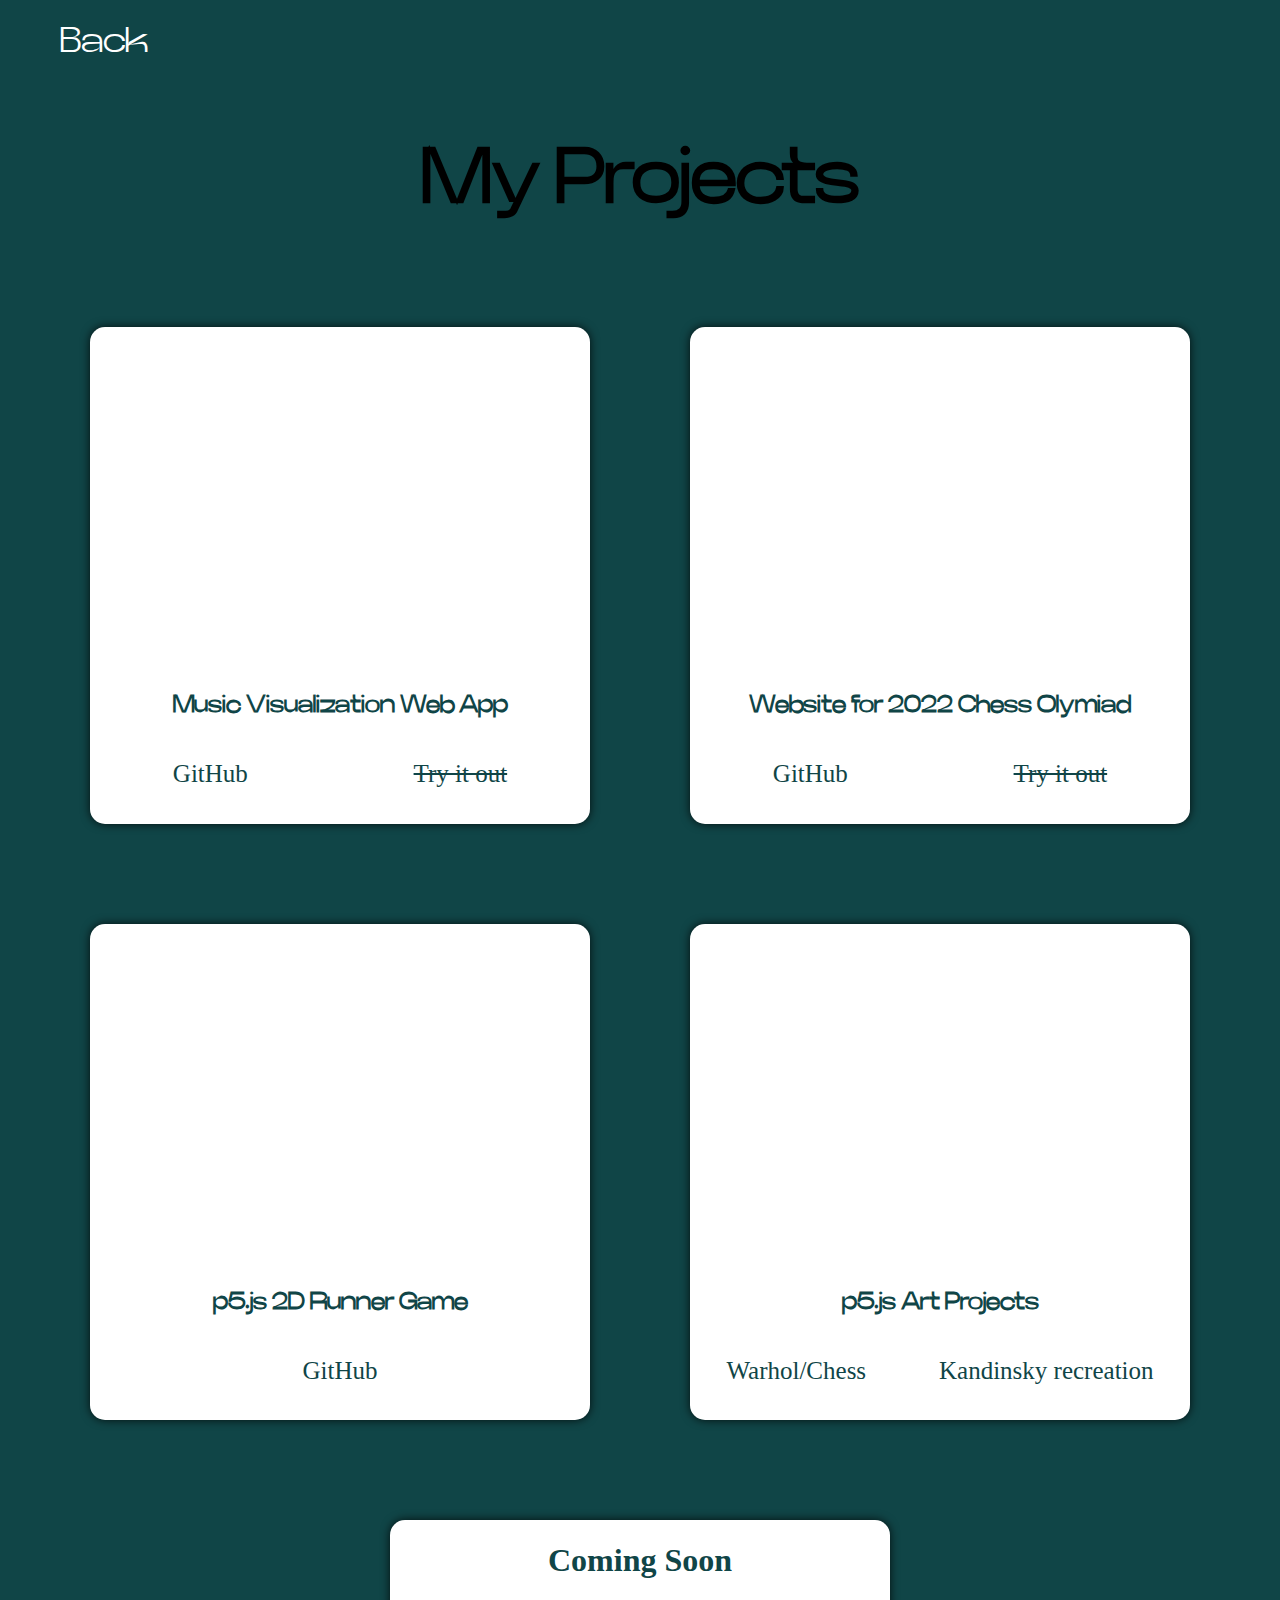
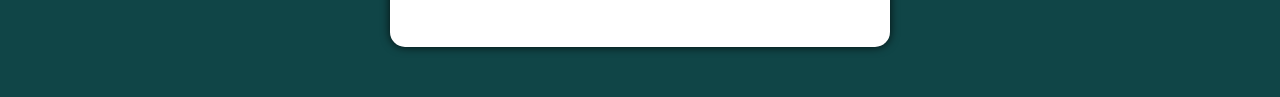
==== projects.html @ dd0f7b98 "project page update" ====
<!DOCTYPE html>
<html lang="en" xmlns="https://www.w3.org/1999/xhtml">

<head>
    <title>Joshua Gray - Projects</title>
    <link rel="stylesheet" type="text/css" href="style.css">
    <meta name="description" content="Joshua Gray - Projects">
    <meta name="viewport" content="width=device-width, initial-scale=1.0">
    <meta naem="refresh" content="600">
</head>

<body>
    <button id="back-button"><a id="back-button"href="index.html">Back</a></button>
    <div id="page-title"><h1>My Projects</h1></div>

    <div id="projects-container">
        <div class="project-card">
            <div class="project-pic "id="mvpic"></div>
            <div class="project-title"><h2>Music Visualization Web App</h2> </div>
            <div class="project-links">
                <a class="link" href="https://github.com/joshhgray/Music-Viz" target="_blank">GitHub</a>
                <a class="link" href="" style="text-decoration: line-through">Try it out</a>
            </div>
        </div>
            
        <div class="project-card">
            <div class="project-pic" id="chesspic"></div>
            <div class="project-title"><h2>Website for 2022 Chess Olymiad</h2></div>
            <div class="project-links">
                <a class="link" href="https://github.com/joshhgray/web-dev-final-" target="_blank">GitHub</a>
                <a class="link" href="" style="text-decoration: line-through">Try it out</a>
            </div>

        </div>
            
        <div class="project-card">
            <div class="project-pic" id="p5runner"></div>
            <div class="project-title"><h2>p5.js 2D Runner Game</h2></div>
            <div class="project-links">
                <a class="link" href="https://github.com/joshhgray/ITP1-final-project" target="_blank">GitHub</a>
            </div>

        </div>
                    
        <div class="project-card">
            <div class="project-pic" id="kandinsky"></div>
            <div class="project-title"><h2>p5.js Art Projects</h2></div>
            <div class="project-links">
                <a class="link" href="https://editor.p5js.org/neongra/sketches/_Gbi-MX3U" target="_blank">Warhol/Chess</a>
                <a class="link" href="https://editor.p5js.org/neongra/sketches/g8cNDqjTO">Kandinsky recreation</a>
            </div>
        </div>
            
        <div class="project-card">
            <h1>Coming Soon</h1>    
        </div>
    </div>
</body>




</html>
---- style.css ----
@font-face {
    font-family: NeuePowerTrial-Regular;
    src: url(fonts/NeuePowerTrial-Regular.ttf);
}

*{
    /* Disable user select across browser types */
    user-select: none;
    -moz-user-select: none;
    -khtml-user-select: none;
    -webkit-user-select: none;
    -ms-user-select: none;
}

body {
    background-color: rgb(16,69,71);
    margin: 0px;
}

#menu {  
    align-items: center;
    display: flex;
    height: 100vh;
    width: 100vw;
  }
  
  #menu-items {
    margin-left: clamp(4rem, 20vw, 48rem);
    position: relative;
    z-index: 2;
  }
  
  #menu[data-active-index="0"] > #menu-background-pattern {
    background-position: 0% -25%;
  }
  
  #menu[data-active-index="1"] > #menu-background-pattern {
    background-position: 0% -50%;
  }
  
  #menu[data-active-index="2"] > #menu-background-pattern {
    background-position: 0% -75%;
  }
  
  #menu[data-active-index="3"] > #menu-background-pattern {
    background-position: 0% -100%;
  }
  
  #menu[data-active-index="0"] > #menu-background-image {
    background-position: center 45%;
  }
  
  #menu[data-active-index="1"] > #menu-background-image {
    background-position: center 50%;
  }
  
  #menu[data-active-index="2"] > #menu-background-image {
    background-position: center 55%;
  }
  
  #menu[data-active-index="3"] > #menu-background-image {
    background-position: center 60%;
  }

  
  #menu-background-pattern {
    background-image: radial-gradient(
      rgba(255, 255, 255, 0.1) 9%, 
      transparent 9%
    );
    background-position: 0% 0%;
    background-size: 12vmin 12vmin;
    height: 100vh;
    left: 0px;
    position: absolute;
    top: 0px;
    transition: opacity 800ms ease, 
      background-size 800ms ease,
      background-position 800ms ease;
    width: 100vw;
    z-index: 1;
  }
  
  #menu-background-image {
    background-image: url("assets/nypiccrop.jpg");
    background-position: center 40%;
    background-size: 110vmax;
    height: 100%;
    left: 0px;  
    opacity: 0.15;
    position: absolute;
    top: 0px;
    transition: opacity 800ms ease,
      background-size 800ms ease,
      background-position 800ms ease;
    width: 100%;
    z-index: 0;
  }
  
  #menu-items:hover ~ #menu-background-pattern {
    background-size: 11vmin 11vmin;
    opacity: 0.5;
  }
  
  #menu-items:hover ~ #menu-background-image {
    background-size: 100vmax;
    opacity: 0.1;
  }
  
  #menu-items:hover > .menu-item {
    opacity: 0.3;
  }
  
  #menu-items:hover > .menu-item:hover {
    opacity: 1; 
  }
.menu-item {
    color: rgb(175, 146, 157);
    font-size: clamp(3rem, 8vw, 8rem);
    font-family: NeuePowerTrial-Regular, sans-serif;
    
    display: block;
    text-decoration: none;
    padding: clamp(0.25rem, 0.5vw, 1rem) 0rem;
    transition: opacity 400ms ease;
}

.grid-container {
    display: grid;
    grid-template-columns: 1fr 2fr;
    gap: 3rem;
    margin: 3rem;
}

.grid-item {
    background: white;
    border-radius: 1vh;
    font: black;
    font-size: 1.5em;
    box-shadow: 0 0 10px rgba(0, 0, 0, 0.8);
}

#left {

    display: grid;
    grid-template-rows: 1.2fr 0.8fr 0.2fr;
    width: 30vw;
    min-width: 470px;
}

#top {
    -moz-border-radius-topleft: 1vh;
    -moz-border-radius-topright: 1vh;
    -webkit-border-top-left-radius: 1vh;
    -webkit-border-top-right-radius: 1vh;
    border-top-left-radius: 1vh;
    border-top-right-radius: 1vh;
    background-image: url("assets/nypiccropprof.jpg");
    background-size: cover;
    background-repeat: no-repeat;
}

#bottom {
    font: black;
    padding: 1.25em;
}

#name {
    font-family: NeuePowerTrial-Regular, sans-serif;
    font-size: 3em;
    text-align: center;
    color: rgb(16,69,71);
}


.details{
    font-family: NeuePowerTrial-Regular, sans-serif;
    font-size: 1em;
    text-align: center;
    
}

a {
  text-decoration: none;
}

#right {
    display: grid;
    grid-template-columns: 1.5fr 1fr;
    gap: 1.25em;
    padding: 1.25em;
    width: 60vw;
    height: 85vh;
    min-width: 500px;
    font-size: 1.25em;
    line-height: 0.25;
}

.resume-header {
    color: rgb(16,69,71);
    font-family: NeuePowerTrial-Regular, sans-serif;
}

.resume-title {
    padding-left: 1em;
    line-height: 1;
}

.resume-text {
    padding-left: 2.2em;
    line-height: 0.5;
    color: black;
}

.resume-date {
    padding-left: 3em;
    font-size: 0.66em;
}
.resume-subtext {
    font-size: 1em;
    padding-left: 2.2em;
    line-height: 1;
}

#page-title {
    text-align: center;
    font-family: NeuePowerTrial-Regular, sans-serif;
    font-size: 3vw;
}

#projects-container {
    display: flex;
    justify-content: center;
    flex-wrap: wrap;
}

.project-card {
    background-color: white;
    width: 20%;
    margin: 50px;
    min-width: 500px;
    border-radius: 15px;
    text-align: center;
    box-shadow: 0 0 10px rgba(0,0,0,0.8);
    padding-bottom: 15px;
    display: grid;
    grid-template-rows: 5fr 1fr 1fr;
    color: rgb(16,69,71);
}

.project-pic{
    -moz-border-radius-topleft: 1vh;
    -moz-border-radius-topright: 1vh;
    -webkit-border-top-left-radius: 1vh;
    -webkit-border-top-right-radius: 1vh;
    border-top-left-radius: 1vh;
    border-top-right-radius: 1vh;
}

#mvpic{
    background: url("assets/AVizPic.png");
    background-size: cover;
    background-repeat: no-repeat;
}

.project-title {
    text-align: center;
    font-family: NeuePowerTrial-Regular, sans-serif;
    font-size: 1em;
}

.project-links {
    display: flex;
    justify-content: space-around;
    align-items: center;
    font-size: 25px;
    color: orange;
}

.link {
    font-size: 1em;
    text-align: center;
    color: rgb(16,69,71);
}

#chesspic {
  background: url("assets/chesspic.png");
  background-size: cover;
  background-repeat: no-reapeat;
}

#p5runner {
  background: url("assets/p5runner.png");
  background-size: cover;
  background-repeat: no-repeat;
}

#kandinsky {
  background: url("assets/kandinsky.png");
  background-size: cover;
  background-repeat: no-repeat;
}

#back-button {
  margin: 10px;
  margin-top: 10px;
  background: none;
  border: none;
  padding: 10px 20px;
  font-size: 1.5em;
  font-family: NeuePowerTrial-Regular, sans-serif;
  color: white;
}
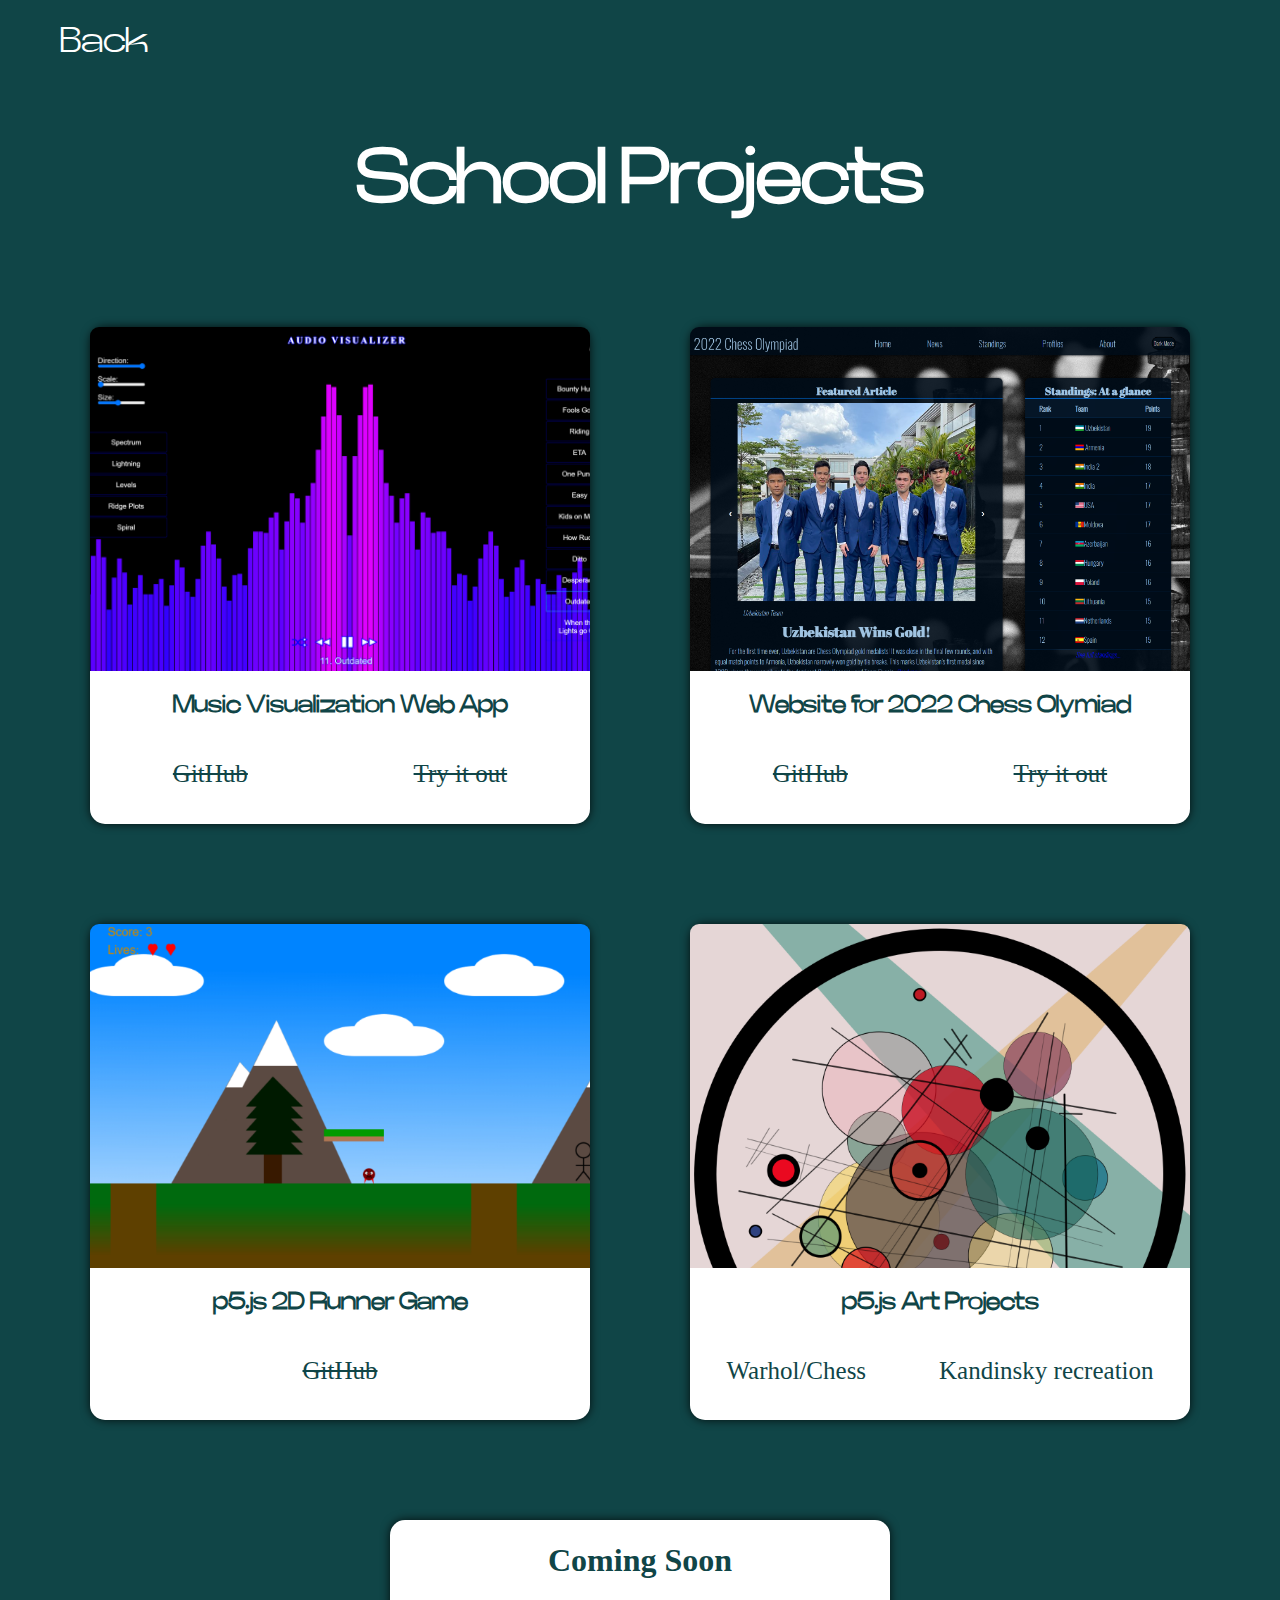
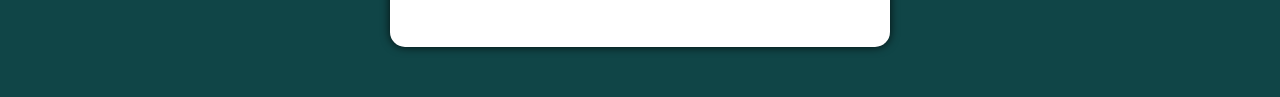
==== commit fbc0d4a4: "Update projects.html" ====
--- a/projects.html
+++ b/projects.html
@@ -11,14 +11,14 @@
 
 <body>
     <button id="back-button"><a id="back-button"href="index.html">Back</a></button>
-    <div id="page-title"><h1>My Projects</h1></div>
+    <div id="page-title"><h1>School Projects</h1></div>
 
     <div id="projects-container">
         <div class="project-card">
             <div class="project-pic "id="mvpic"></div>
             <div class="project-title"><h2>Music Visualization Web App</h2> </div>
             <div class="project-links">
-                <a class="link" href="https://github.com/joshhgray/Music-Viz" target="_blank">GitHub</a>
+                <a class="link" href="https://github.com/joshhgray/Music-Viz" target="_blank"style="text-decoration: line-through">GitHub</a>
                 <a class="link" href="" style="text-decoration: line-through">Try it out</a>
             </div>
         </div>
@@ -27,7 +27,7 @@
             <div class="project-pic" id="chesspic"></div>
             <div class="project-title"><h2>Website for 2022 Chess Olymiad</h2></div>
             <div class="project-links">
-                <a class="link" href="https://github.com/joshhgray/web-dev-final-" target="_blank">GitHub</a>
+                <a class="link" href="https://github.com/joshhgray/web-dev-final-" target="_blank"style="text-decoration: line-through">GitHub</a>
                 <a class="link" href="" style="text-decoration: line-through">Try it out</a>
             </div>
 
@@ -37,7 +37,7 @@
             <div class="project-pic" id="p5runner"></div>
             <div class="project-title"><h2>p5.js 2D Runner Game</h2></div>
             <div class="project-links">
-                <a class="link" href="https://github.com/joshhgray/ITP1-final-project" target="_blank">GitHub</a>
+                <a class="link" href="https://github.com/joshhgray/ITP1-final-project" target="_blank"style="text-decoration: line-through">GitHub</a>
             </div>
 
         </div>
@@ -60,4 +60,4 @@
 
 
 
-</html>+</html>
--- a/style.css
+++ b/style.css
@@ -1,313 +1,352 @@
-@font-face {
-    font-family: NeuePowerTrial-Regular;
-    src: url(fonts/NeuePowerTrial-Regular.ttf);
-}
-
-*{
-    /* Disable user select across browser types */
-    user-select: none;
-    -moz-user-select: none;
-    -khtml-user-select: none;
-    -webkit-user-select: none;
-    -ms-user-select: none;
-}
-
-body {
-    background-color: rgb(16,69,71);
-    margin: 0px;
-}
-
-#menu {  
-    align-items: center;
-    display: flex;
-    height: 100vh;
-    width: 100vw;
-  }
-  
-  #menu-items {
-    margin-left: clamp(4rem, 20vw, 48rem);
-    position: relative;
-    z-index: 2;
-  }
-  
-  #menu[data-active-index="0"] > #menu-background-pattern {
-    background-position: 0% -25%;
-  }
-  
-  #menu[data-active-index="1"] > #menu-background-pattern {
-    background-position: 0% -50%;
-  }
-  
-  #menu[data-active-index="2"] > #menu-background-pattern {
-    background-position: 0% -75%;
-  }
-  
-  #menu[data-active-index="3"] > #menu-background-pattern {
-    background-position: 0% -100%;
-  }
-  
-  #menu[data-active-index="0"] > #menu-background-image {
-    background-position: center 45%;
-  }
-  
-  #menu[data-active-index="1"] > #menu-background-image {
-    background-position: center 50%;
-  }
-  
-  #menu[data-active-index="2"] > #menu-background-image {
-    background-position: center 55%;
-  }
-  
-  #menu[data-active-index="3"] > #menu-background-image {
-    background-position: center 60%;
-  }
-
-  
-  #menu-background-pattern {
-    background-image: radial-gradient(
-      rgba(255, 255, 255, 0.1) 9%, 
-      transparent 9%
-    );
-    background-position: 0% 0%;
-    background-size: 12vmin 12vmin;
-    height: 100vh;
-    left: 0px;
-    position: absolute;
-    top: 0px;
-    transition: opacity 800ms ease, 
-      background-size 800ms ease,
-      background-position 800ms ease;
-    width: 100vw;
-    z-index: 1;
-  }
-  
-  #menu-background-image {
-    background-image: url("assets/nypiccrop.jpg");
-    background-position: center 40%;
-    background-size: 110vmax;
-    height: 100%;
-    left: 0px;  
-    opacity: 0.15;
-    position: absolute;
-    top: 0px;
-    transition: opacity 800ms ease,
-      background-size 800ms ease,
-      background-position 800ms ease;
-    width: 100%;
-    z-index: 0;
-  }
-  
-  #menu-items:hover ~ #menu-background-pattern {
-    background-size: 11vmin 11vmin;
-    opacity: 0.5;
-  }
-  
-  #menu-items:hover ~ #menu-background-image {
-    background-size: 100vmax;
-    opacity: 0.1;
-  }
-  
-  #menu-items:hover > .menu-item {
-    opacity: 0.3;
-  }
-  
-  #menu-items:hover > .menu-item:hover {
-    opacity: 1; 
-  }
-.menu-item {
-    color: rgb(175, 146, 157);
-    font-size: clamp(3rem, 8vw, 8rem);
-    font-family: NeuePowerTrial-Regular, sans-serif;
-    
-    display: block;
-    text-decoration: none;
-    padding: clamp(0.25rem, 0.5vw, 1rem) 0rem;
-    transition: opacity 400ms ease;
-}
-
-.grid-container {
-    display: grid;
-    grid-template-columns: 1fr 2fr;
-    gap: 3rem;
-    margin: 3rem;
-}
-
-.grid-item {
-    background: white;
-    border-radius: 1vh;
-    font: black;
-    font-size: 1.5em;
-    box-shadow: 0 0 10px rgba(0, 0, 0, 0.8);
-}
-
-#left {
-
-    display: grid;
-    grid-template-rows: 1.2fr 0.8fr 0.2fr;
-    width: 30vw;
-    min-width: 470px;
-}
-
-#top {
-    -moz-border-radius-topleft: 1vh;
-    -moz-border-radius-topright: 1vh;
-    -webkit-border-top-left-radius: 1vh;
-    -webkit-border-top-right-radius: 1vh;
-    border-top-left-radius: 1vh;
-    border-top-right-radius: 1vh;
-    background-image: url("assets/nypiccropprof.jpg");
-    background-size: cover;
-    background-repeat: no-repeat;
-}
-
-#bottom {
-    font: black;
-    padding: 1.25em;
-}
-
-#name {
-    font-family: NeuePowerTrial-Regular, sans-serif;
-    font-size: 3em;
-    text-align: center;
-    color: rgb(16,69,71);
-}
-
-
-.details{
-    font-family: NeuePowerTrial-Regular, sans-serif;
-    font-size: 1em;
-    text-align: center;
-    
-}
-
-a {
-  text-decoration: none;
-}
-
-#right {
-    display: grid;
-    grid-template-columns: 1.5fr 1fr;
-    gap: 1.25em;
-    padding: 1.25em;
-    width: 60vw;
-    height: 85vh;
-    min-width: 500px;
-    font-size: 1.25em;
-    line-height: 0.25;
-}
-
-.resume-header {
-    color: rgb(16,69,71);
-    font-family: NeuePowerTrial-Regular, sans-serif;
-}
-
-.resume-title {
-    padding-left: 1em;
-    line-height: 1;
-}
-
-.resume-text {
-    padding-left: 2.2em;
-    line-height: 0.5;
-    color: black;
-}
-
-.resume-date {
-    padding-left: 3em;
-    font-size: 0.66em;
-}
-.resume-subtext {
-    font-size: 1em;
-    padding-left: 2.2em;
-    line-height: 1;
-}
-
-#page-title {
-    text-align: center;
-    font-family: NeuePowerTrial-Regular, sans-serif;
-    font-size: 3vw;
-}
-
-#projects-container {
-    display: flex;
-    justify-content: center;
-    flex-wrap: wrap;
-}
-
-.project-card {
-    background-color: white;
-    width: 20%;
-    margin: 50px;
-    min-width: 500px;
-    border-radius: 15px;
-    text-align: center;
-    box-shadow: 0 0 10px rgba(0,0,0,0.8);
-    padding-bottom: 15px;
-    display: grid;
-    grid-template-rows: 5fr 1fr 1fr;
-    color: rgb(16,69,71);
-}
-
-.project-pic{
-    -moz-border-radius-topleft: 1vh;
-    -moz-border-radius-topright: 1vh;
-    -webkit-border-top-left-radius: 1vh;
-    -webkit-border-top-right-radius: 1vh;
-    border-top-left-radius: 1vh;
-    border-top-right-radius: 1vh;
-}
-
-#mvpic{
-    background: url("assets/AVizPic.png");
-    background-size: cover;
-    background-repeat: no-repeat;
-}
-
-.project-title {
-    text-align: center;
-    font-family: NeuePowerTrial-Regular, sans-serif;
-    font-size: 1em;
-}
-
-.project-links {
-    display: flex;
-    justify-content: space-around;
-    align-items: center;
-    font-size: 25px;
-    color: orange;
-}
-
-.link {
-    font-size: 1em;
-    text-align: center;
-    color: rgb(16,69,71);
-}
-
-#chesspic {
-  background: url("assets/chesspic.png");
-  background-size: cover;
-  background-repeat: no-reapeat;
-}
-
-#p5runner {
-  background: url("assets/p5runner.png");
-  background-size: cover;
-  background-repeat: no-repeat;
-}
-
-#kandinsky {
-  background: url("assets/kandinsky.png");
-  background-size: cover;
-  background-repeat: no-repeat;
-}
-
-#back-button {
-  margin: 10px;
-  margin-top: 10px;
-  background: none;
-  border: none;
-  padding: 10px 20px;
-  font-size: 1.5em;
-  font-family: NeuePowerTrial-Regular, sans-serif;
-  color: white;
+@font-face {
+    font-family: NeuePowerTrial-Regular;
+    src: url(fonts/NeuePowerTrial-Regular.ttf);
+}
+
+*{
+    /* Disable user select across browser types */
+    user-select: none;
+    -moz-user-select: none;
+    -khtml-user-select: none;
+    -webkit-user-select: none;
+    -ms-user-select: none;
+}
+
+body {
+    background-color: rgb(16,69,71);
+    margin: 0px;
+}
+
+#menu {  
+    align-items: center;
+    display: flex;
+    height: 100vh;
+    width: 100vw;
+  }
+  
+  #menu-items {
+    margin-left: clamp(4rem, 20vw, 48rem);
+    position: relative;
+    z-index: 2;
+  }
+  
+  #menu[data-active-index="0"] > #menu-background-pattern {
+    background-position: 0% -25%;
+  }
+  
+  #menu[data-active-index="1"] > #menu-background-pattern {
+    background-position: 0% -50%;
+  }
+  
+  #menu[data-active-index="2"] > #menu-background-pattern {
+    background-position: 0% -75%;
+  }
+  
+  #menu[data-active-index="3"] > #menu-background-pattern {
+    background-position: 0% -100%;
+  }
+  
+  #menu[data-active-index="0"] > #menu-background-image {
+    background-position: center 45%;
+  }
+  
+  #menu[data-active-index="1"] > #menu-background-image {
+    background-position: center 50%;
+  }
+  
+  #menu[data-active-index="2"] > #menu-background-image {
+    background-position: center 55%;
+  }
+  
+  #menu[data-active-index="3"] > #menu-background-image {
+    background-position: center 60%;
+  }
+
+  
+  #menu-background-pattern {
+    background-image: radial-gradient(
+      rgba(255, 255, 255, 0.1) 9%, 
+      transparent 9%
+    );
+    background-position: 0% 0%;
+    background-size: 12vmin 12vmin;
+    height: 100vh;
+    left: 0px;
+    position: absolute;
+    top: 0px;
+    transition: opacity 800ms ease, 
+      background-size 800ms ease,
+      background-position 800ms ease;
+    width: 100vw;
+    z-index: 1;
+  }
+  
+  #menu-background-image {
+    background-image: url("assets/nypiccrop.jpg");
+    background-position: center 40%;
+    background-size: 110vmax;
+    height: 100%;
+    left: 0px;  
+    opacity: 0.15;
+    position: absolute;
+    top: 0px;
+    transition: opacity 800ms ease,
+      background-size 800ms ease,
+      background-position 800ms ease;
+    width: 100%;
+    z-index: 0;
+  }
+  
+  #menu-items:hover ~ #menu-background-pattern {
+    background-size: 11vmin 11vmin;
+    opacity: 0.5;
+  }
+  
+  #menu-items:hover ~ #menu-background-image {
+    background-size: 100vmax;
+    opacity: 0.1;
+  }
+  
+  #menu-items:hover > .menu-item {
+    opacity: 0.3;
+  }
+  
+  #menu-items:hover > .menu-item:hover {
+    opacity: 1; 
+  }
+.menu-item {
+    color: rgb(175, 146, 157);
+    font-size: clamp(3rem, 8vw, 8rem);
+    font-family: NeuePowerTrial-Regular, sans-serif;
+    
+    display: block;
+    text-decoration: none;
+    padding: clamp(0.25rem, 0.5vw, 1rem) 0rem;
+    transition: opacity 400ms ease;
+}
+
+
+.resume {
+    background: white;
+    border-radius: 1vh;
+    font: black;
+    font-size: 1.5em;
+    box-shadow: 0 0 10px rgba(0, 0, 0, 0.8);
+    margin: 5rem;
+    padding: 30px;
+}
+
+
+
+#top {
+    -moz-border-radius-topleft: 1vh;
+    -moz-border-radius-topright: 1vh;
+    -webkit-border-top-left-radius: 1vh;
+    -webkit-border-top-right-radius: 1vh;
+    border-top-left-radius: 1vh;
+    border-top-right-radius: 1vh;
+    background-image: url("assets/nypiccropprof.jpg");
+    background-size: cover;
+    background-repeat: no-repeat;
+    max-width: 100%;
+    max-height: 100%;
+    object-fit: contain;
+}
+
+
+a {
+  text-decoration: none;
+}
+
+#right {
+  flex-basis: 55%;
+    display: grid;
+    grid-template-columns: 1.5fr 1fr;
+    gap: 1.25em;
+    padding: 1.25em;
+    width: 60vw;
+    height: 85vh;
+    min-height: 1080px;
+    min-width: 500px;
+    font-size: 1.25em;
+    line-height: 0.25;
+}
+
+.resume-header {
+    color: rgb(16,69,71);
+    font-family: NeuePowerTrial-Regular, sans-serif;
+}
+
+.resume-title {
+    padding-left: 1em;
+    line-height: 1;
+}
+
+.resume-text {
+    padding-left: 2.2em;
+    line-height: 0.5;
+    color: black;
+}
+
+.resume-date {
+    padding-left: 3em;
+    font-size: 0.66em;
+}
+.resume-subtext {
+    font-size: 1em;
+    padding-left: 2.2em;
+    line-height: 1;
+}
+
+#page-title {
+    text-align: center;
+    font-family: NeuePowerTrial-Regular, sans-serif;
+    font-size: 3vw;
+    color: white;
+}
+
+#projects-container {
+    display: flex;
+    justify-content: center;
+    flex-wrap: wrap;
+}
+
+.project-card {
+    background-color: white;
+    width: 20%;
+    margin: 50px;
+    min-width: 500px;
+    border-radius: 15px;
+    text-align: center;
+    box-shadow: 0 0 10px rgba(0,0,0,0.8);
+    padding-bottom: 15px;
+    display: grid;
+    grid-template-rows: 5fr 1fr 1fr;
+    color: rgb(16,69,71);
+}
+
+.project-pic{
+    -moz-border-radius-topleft: 1vh;
+    -moz-border-radius-topright: 1vh;
+    -webkit-border-top-left-radius: 1vh;
+    -webkit-border-top-right-radius: 1vh;
+    border-top-left-radius: 1vh;
+    border-top-right-radius: 1vh;
+}
+
+#mvpic{
+    background: url("assets/AVizPic.PNG");
+    background-size: cover;
+    background-repeat: no-repeat;
+}
+
+.project-title {
+    text-align: center;
+    font-family: NeuePowerTrial-Regular, sans-serif;
+    font-size: 1em;
+}
+
+.project-links {
+    display: flex;
+    justify-content: space-around;
+    align-items: center;
+    font-size: 25px;
+    color: orange;
+}
+
+.link {
+    font-size: 1em;
+    text-align: center;
+    color: rgb(16,69,71);
+}
+
+#chesspic {
+  background: url("assets/chesspic.PNG");
+  background-size: cover;
+  background-repeat: no-reapeat;
+}
+
+#p5runner {
+  background: url("assets/p5runner.PNG");
+  background-size: cover;
+  background-repeat: no-repeat;
+}
+
+#kandinsky {
+  background: url("assets/kandinsky.PNG");
+  background-size: cover;
+  background-repeat: no-repeat;
+}
+
+.contact {
+  display: flex;
+  flex-wrap: wrap;
+  justify-content: center;
+  align-items: center;
+  height: 90vh;
+}
+
+.btn {
+  display: flex;
+  align-items: center;
+  justify-content: center;
+  padding: 40px 80px;
+  background: #0077B5;
+  color: #fff;
+  font-size: 32px;
+  font-weight: bold;
+  text-decoration: none;
+  border-radius: 10px;
+  margin: 0 20px;
+  transition: all 0.3s ease-in-out;
+  font-family: NeuePowerTrial-Regular, sans-serif;
+}
+
+.btn:hover {
+  transform: scale(1.1);
+  background: #005F8D;
+  cursor: pointer;
+}
+
+.github {
+  background-image: url("assets/github.svg");
+  background-repeat: no-repeat;
+  background-size: 30px;
+  background-position: 30px center;
+}
+
+.linkedin {
+  background-image: url("assets/linkedin.svg");
+  background-repeat: no-repeat;
+  background-size: 30px;
+  background-position: 30px center;
+}
+
+.chess {
+  background-image: url("assets/chess.svg");
+  background-repeat: no-repeat;
+  background-size: 30px;
+  background-position: 30px center;
+}
+
+@media(max-width: 600px){
+  .center{
+    flex-direction: column;
+  }
+  .btn{
+    margin: 10px 0;
+  }
+}
+
+
+
+#back-button {
+  margin: 10px;
+  margin-top: 10px;
+  background: none;
+  border: none;
+  padding: 10px 20px;
+  font-size: 1.5em;
+  font-family: NeuePowerTrial-Regular, sans-serif;
+  color: white;
 }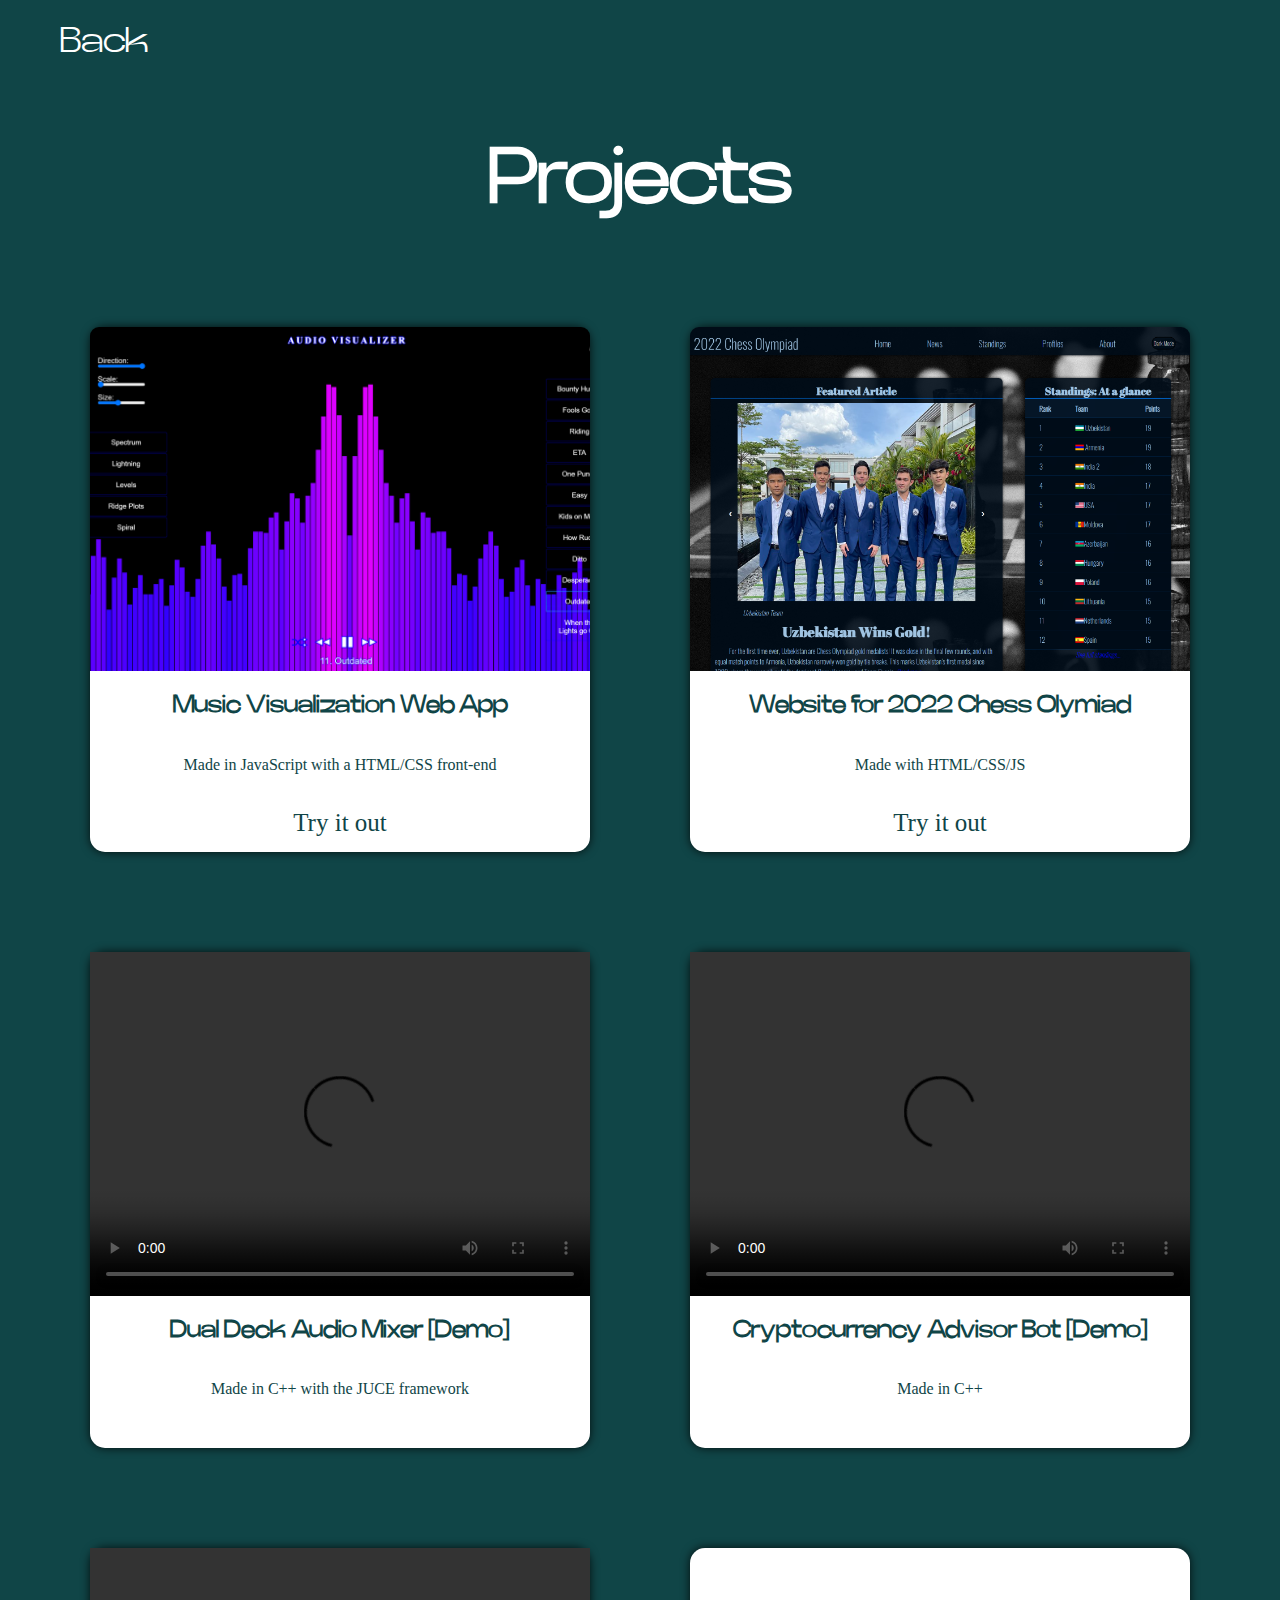
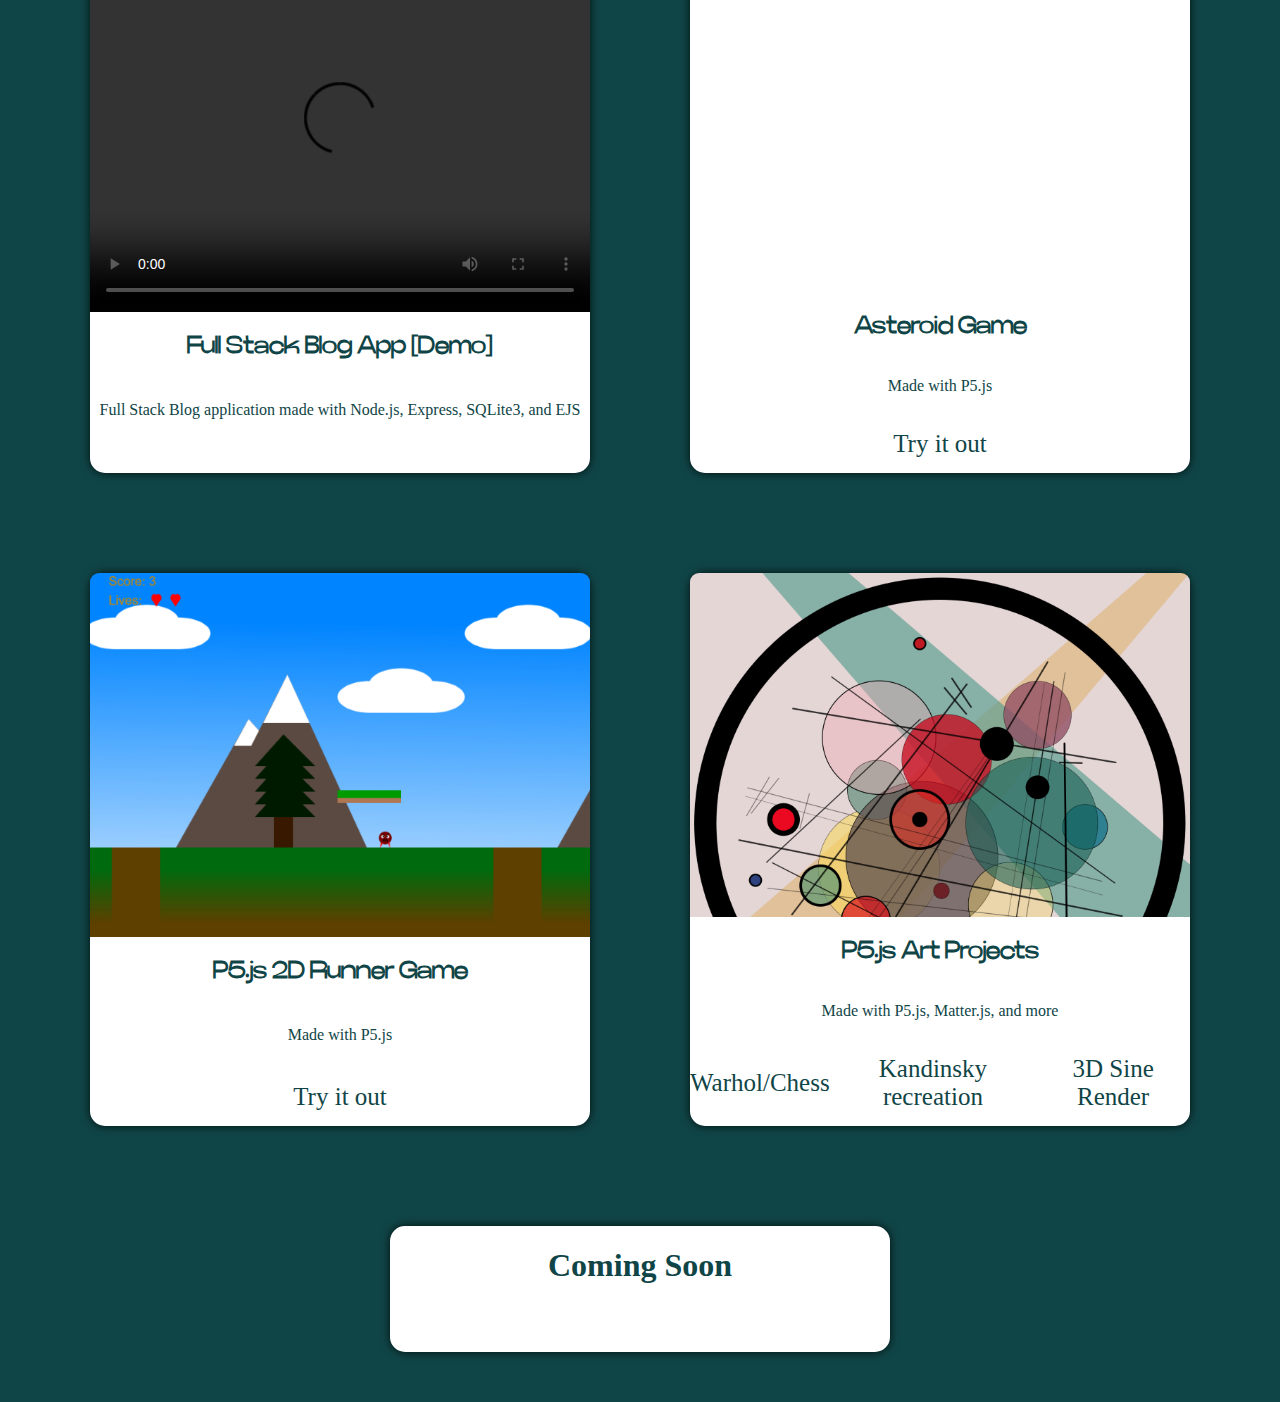
==== commit 27d8e6b5: "Update projects.html" ====
--- a/projects.html
+++ b/projects.html
@@ -11,43 +11,86 @@
 
 <body>
     <button id="back-button"><a id="back-button"href="index.html">Back</a></button>
-    <div id="page-title"><h1>School Projects</h1></div>
+    <div id="page-title"><h1>Projects</h1></div>
 
+    
     <div id="projects-container">
         <div class="project-card">
             <div class="project-pic "id="mvpic"></div>
             <div class="project-title"><h2>Music Visualization Web App</h2> </div>
+            <p>Made in JavaScript with a HTML/CSS front-end</p>
             <div class="project-links">
-                <a class="link" href="https://github.com/joshhgray/Music-Viz" target="_blank"style="text-decoration: line-through">GitHub</a>
-                <a class="link" href="" style="text-decoration: line-through">Try it out</a>
+                <a class="link" href="/audio-viz" target="_blank">Try it out</a>
             </div>
         </div>
             
         <div class="project-card">
             <div class="project-pic" id="chesspic"></div>
             <div class="project-title"><h2>Website for 2022 Chess Olymiad</h2></div>
+            <p>Made with HTML/CSS/JS</p>
             <div class="project-links">
-                <a class="link" href="https://github.com/joshhgray/web-dev-final-" target="_blank"style="text-decoration: line-through">GitHub</a>
-                <a class="link" href="" style="text-decoration: line-through">Try it out</a>
+                <a class="link" href="/chess-olympiad" target="_blank">Try it out</a>
             </div>
 
+        </div>
+
+        <div class="project-card">
+            <video width="100%" height="100%" controls>
+                <source src="/assets/otoDecks.mp4" type="video/mp4">
+                Your browser does not support the video tag.
+            </video>
+            <div class="project-title"><h2>Dual Deck Audio Mixer [Demo]</h2></div>
+            <p>Made in C++ with the JUCE framework</p>
+        
+        </div>
+
+        <div class="project-card">
+            <video width="100%" height="100%" controls>
+                <source src="/assets/advisorBot.mp4" type="video/mp4">
+                Your browser does not support the video tag.
+            </video>
+            <div class="project-title"><h2>Cryptocurrency Advisor Bot [Demo]</h2></div>
+            <p>Made in C++</p>
+        
+        </div>
+        <div class="project-card">
+            <video width="100%" height="100%" controls>
+                <source src="/assets/blogApp.mp4" type="video/mp4">
+                Your browser does not support the video tag.
+            </video>
+            <div class="project-title"><h2>Full Stack Blog App [Demo]</h2></div>
+            <p>Full Stack Blog application made with Node.js, Express, SQLite3, and EJS </p>
+        
+        </div>
+
+        <div class="project-card">
+            <div class="project-pic" id="asteroidGame"></div>
+            <div class="project-title"><h2>Asteroid Game</h2></div>
+            <p>Made with P5.js</p>
+            <div class="project-links">
+                <a class="link" href="/asteroidGame" target="_blank">Try it out</a>
+            </div>
+        
         </div>
             
         <div class="project-card">
             <div class="project-pic" id="p5runner"></div>
-            <div class="project-title"><h2>p5.js 2D Runner Game</h2></div>
+            <div class="project-title"><h2>P5.js 2D Runner Game</h2></div>
+            <p>Made with P5.js</p>
             <div class="project-links">
-                <a class="link" href="https://github.com/joshhgray/ITP1-final-project" target="_blank"style="text-decoration: line-through">GitHub</a>
+                <a class="link" href="/2d-runner" target="_blank">Try it out</a>
             </div>
-
+        
         </div>
                     
         <div class="project-card">
             <div class="project-pic" id="kandinsky"></div>
-            <div class="project-title"><h2>p5.js Art Projects</h2></div>
+            <div class="project-title"><h2>P5.js Art Projects</h2></div>
+            <p>Made with P5.js, Matter.js, and more</p>
             <div class="project-links">
                 <a class="link" href="https://editor.p5js.org/neongra/sketches/_Gbi-MX3U" target="_blank">Warhol/Chess</a>
-                <a class="link" href="https://editor.p5js.org/neongra/sketches/g8cNDqjTO">Kandinsky recreation</a>
+                <a class="link" href="https://editor.p5js.org/neongra/sketches/g8cNDqjTO" target="_blank">Kandinsky recreation</a>
+                <a class="link" href="/3dSineRender" target="_blank">3D Sine Render</a>
             </div>
         </div>
             
@@ -56,8 +99,3 @@
         </div>
     </div>
 </body>
-
-
-
-
-</html>
--- a/style.css
+++ b/style.css
@@ -300,6 +300,7 @@
   margin: 0 20px;
   transition: all 0.3s ease-in-out;
   font-family: NeuePowerTrial-Regular, sans-serif;
+  width: 200px;
 }
 
 .btn:hover {
@@ -328,17 +329,6 @@
   background-size: 30px;
   background-position: 30px center;
 }
-
-@media(max-width: 600px){
-  .center{
-    flex-direction: column;
-  }
-  .btn{
-    margin: 10px 0;
-  }
-}
-
-
 
 #back-button {
   margin: 10px;
@@ -349,4 +339,25 @@
   font-size: 1.5em;
   font-family: NeuePowerTrial-Regular, sans-serif;
   color: white;
-}+}
+
+
+@media(max-width: 600px){
+  .center{
+    flex-direction: column;
+  }
+  .btn{
+    margin: 10px 0;
+    width: 150px;
+  }
+  .resume{
+    margin: 1rem;
+    padding: 10px;
+    font-size: 15px;
+  }
+  .project-card {
+    min-width: 350px;
+  }
+}
+
+
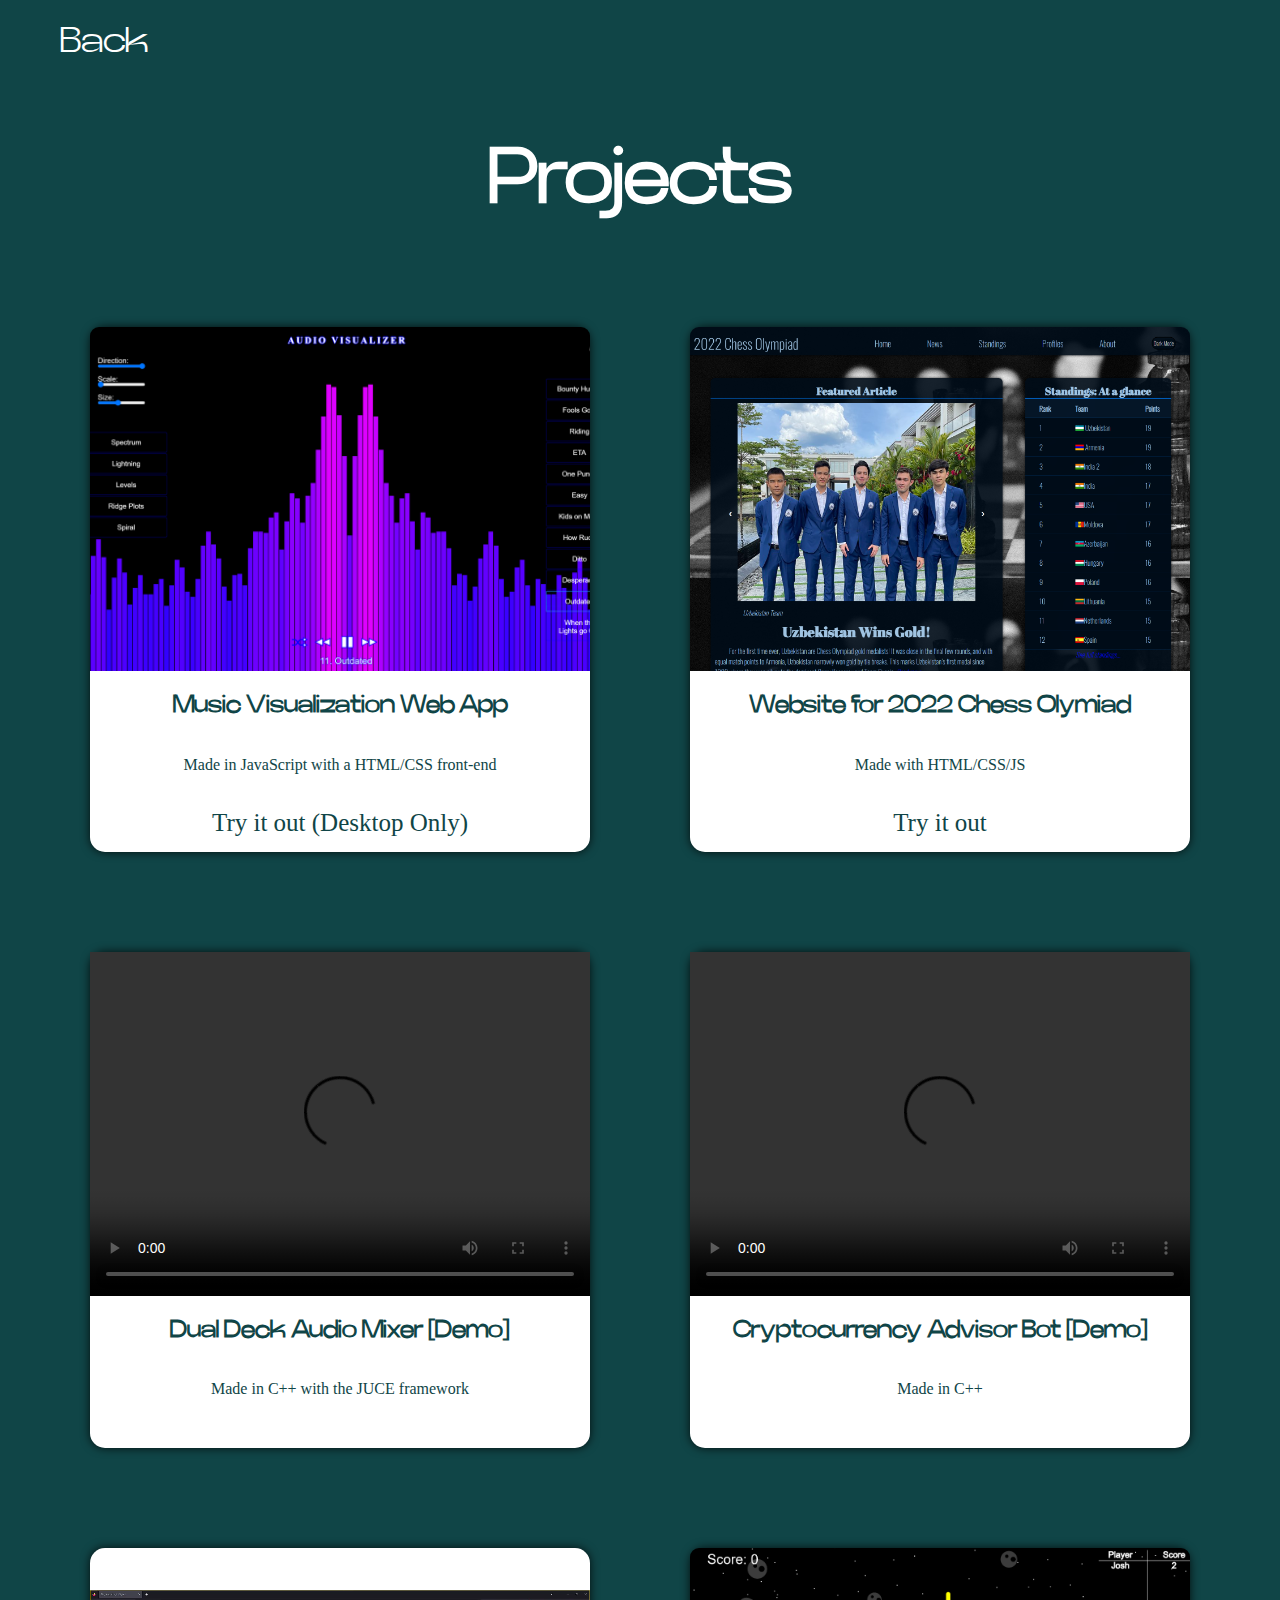
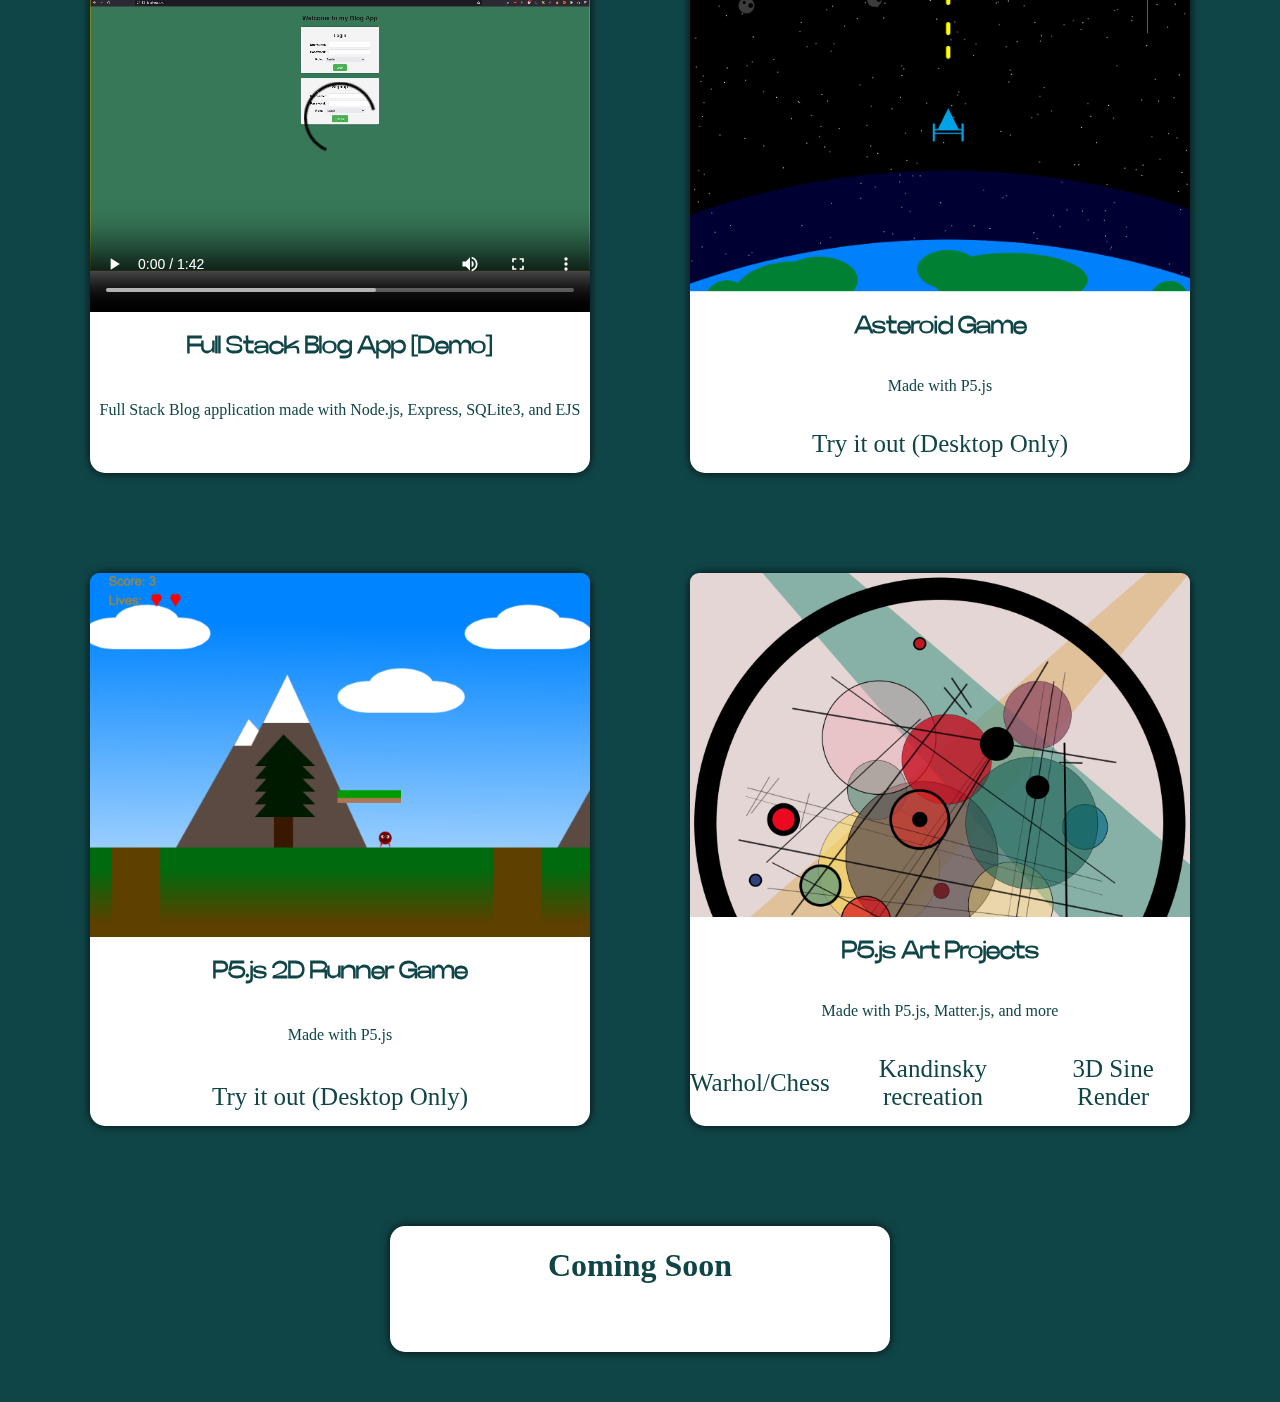
==== commit fd0a70e8: "Update projects.html" ====
--- a/projects.html
+++ b/projects.html
@@ -20,7 +20,7 @@
             <div class="project-title"><h2>Music Visualization Web App</h2> </div>
             <p>Made in JavaScript with a HTML/CSS front-end</p>
             <div class="project-links">
-                <a class="link" href="/audio-viz" target="_blank">Try it out</a>
+                <a class="link" href="/audio-viz" target="_blank">Try it out (Desktop Only) </a>
             </div>
         </div>
             
@@ -68,7 +68,7 @@
             <div class="project-title"><h2>Asteroid Game</h2></div>
             <p>Made with P5.js</p>
             <div class="project-links">
-                <a class="link" href="/asteroidGame" target="_blank">Try it out</a>
+                <a class="link" href="/asteroidGame" target="_blank">Try it out (Desktop Only) </a>
             </div>
         
         </div>
@@ -78,7 +78,7 @@
             <div class="project-title"><h2>P5.js 2D Runner Game</h2></div>
             <p>Made with P5.js</p>
             <div class="project-links">
-                <a class="link" href="/2d-runner" target="_blank">Try it out</a>
+                <a class="link" href="/2d-runner" target="_blank">Try it out (Desktop Only) </a>
             </div>
         
         </div>
@@ -99,3 +99,5 @@
         </div>
     </div>
 </body>
+
+</html>
--- a/style.css
+++ b/style.css
@@ -266,6 +266,12 @@
   background-repeat: no-reapeat;
 }
 
+#asteroidGame {
+  background: url("assets/asteroidGame.PNG");
+  background-size: cover;
+  background-repeat: no-repeat;
+}
+
 #p5runner {
   background: url("assets/p5runner.PNG");
   background-size: cover;
@@ -359,5 +365,3 @@
     min-width: 350px;
   }
 }
-
-
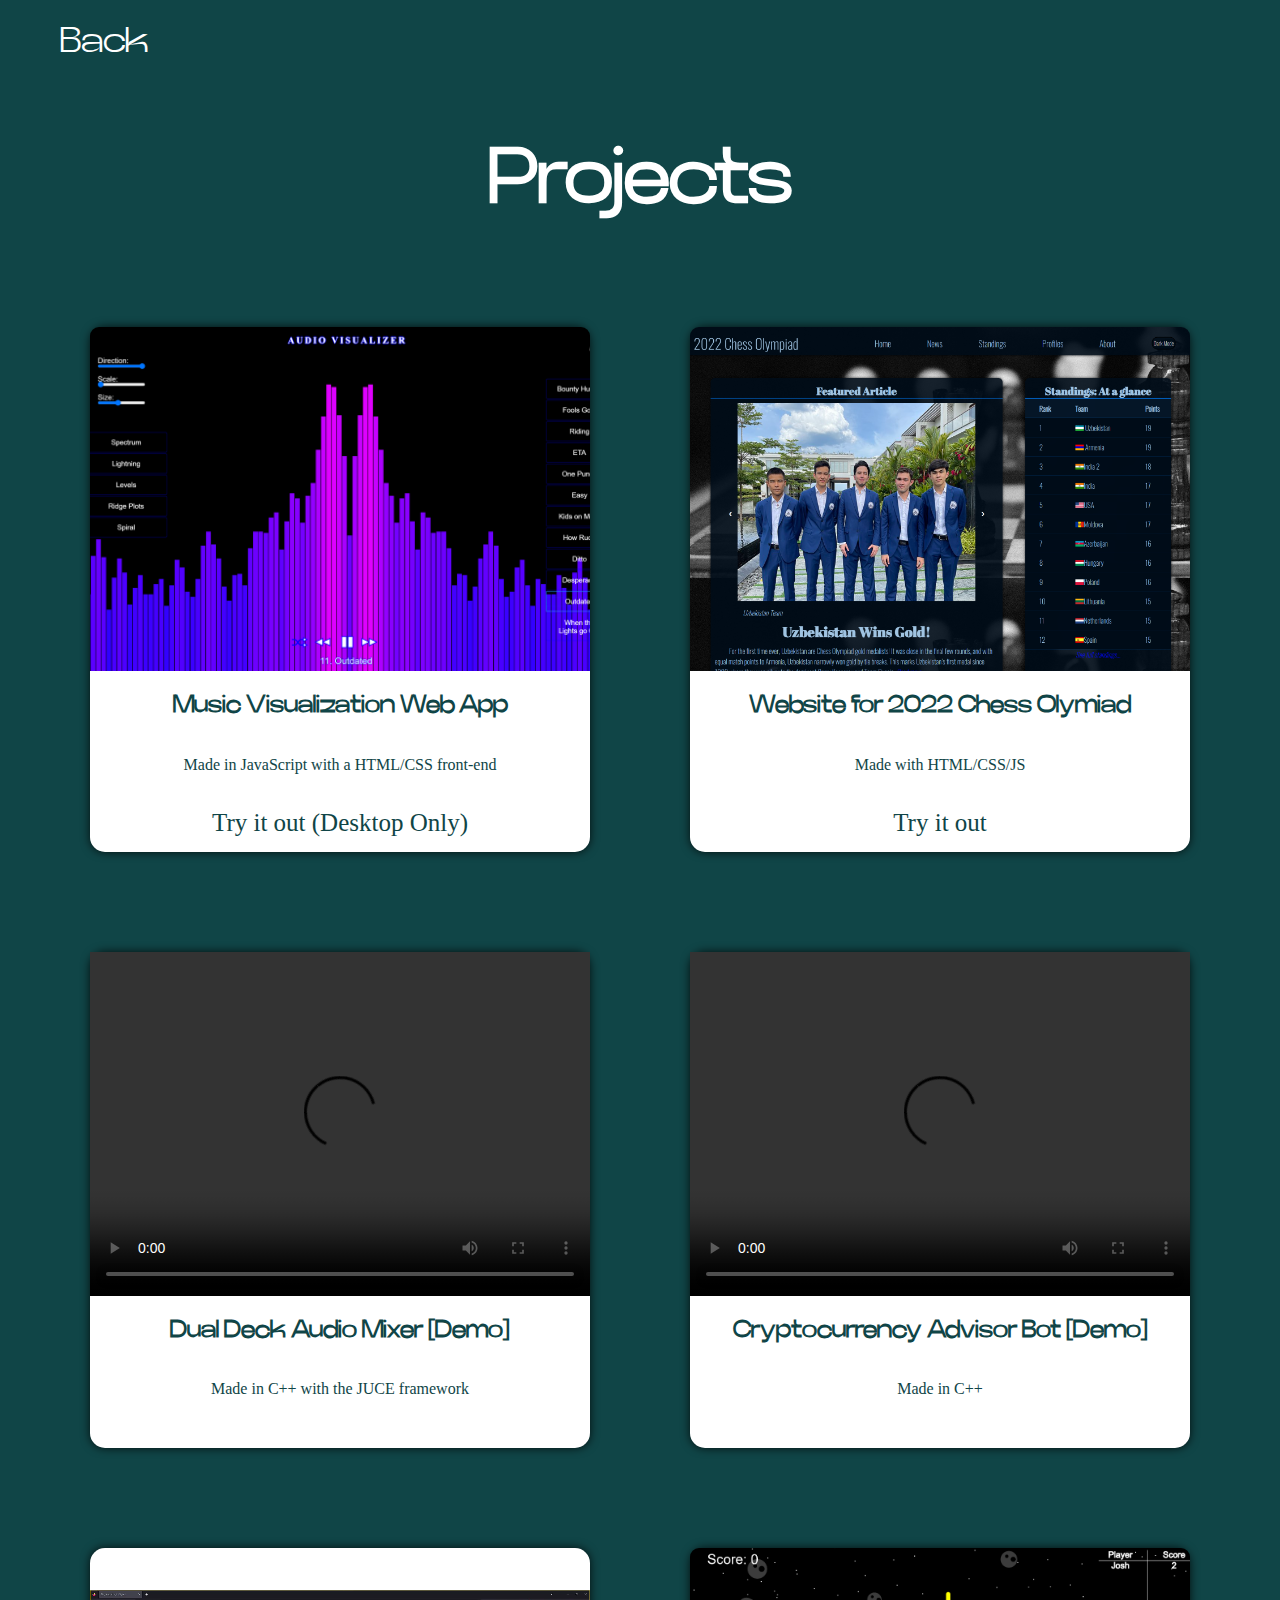
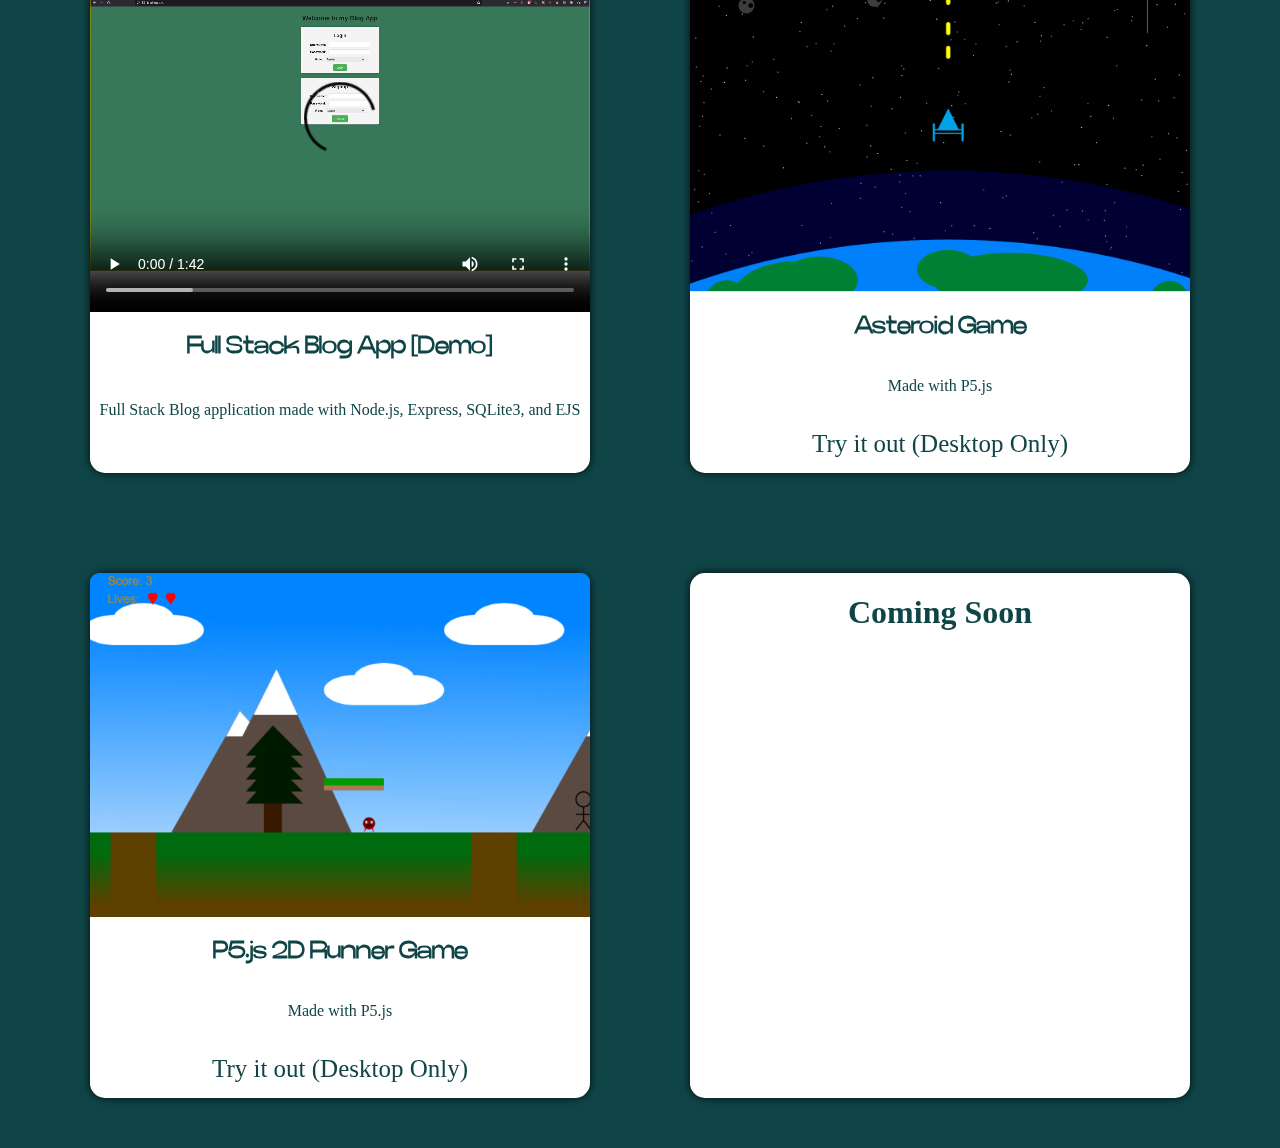
==== commit b4ecddb5: "Update projects.html" ====
--- a/projects.html
+++ b/projects.html
@@ -82,17 +82,6 @@
             </div>
         
         </div>
-                    
-        <div class="project-card">
-            <div class="project-pic" id="kandinsky"></div>
-            <div class="project-title"><h2>P5.js Art Projects</h2></div>
-            <p>Made with P5.js, Matter.js, and more</p>
-            <div class="project-links">
-                <a class="link" href="https://editor.p5js.org/neongra/sketches/_Gbi-MX3U" target="_blank">Warhol/Chess</a>
-                <a class="link" href="https://editor.p5js.org/neongra/sketches/g8cNDqjTO" target="_blank">Kandinsky recreation</a>
-                <a class="link" href="/3dSineRender" target="_blank">3D Sine Render</a>
-            </div>
-        </div>
             
         <div class="project-card">
             <h1>Coming Soon</h1>    
